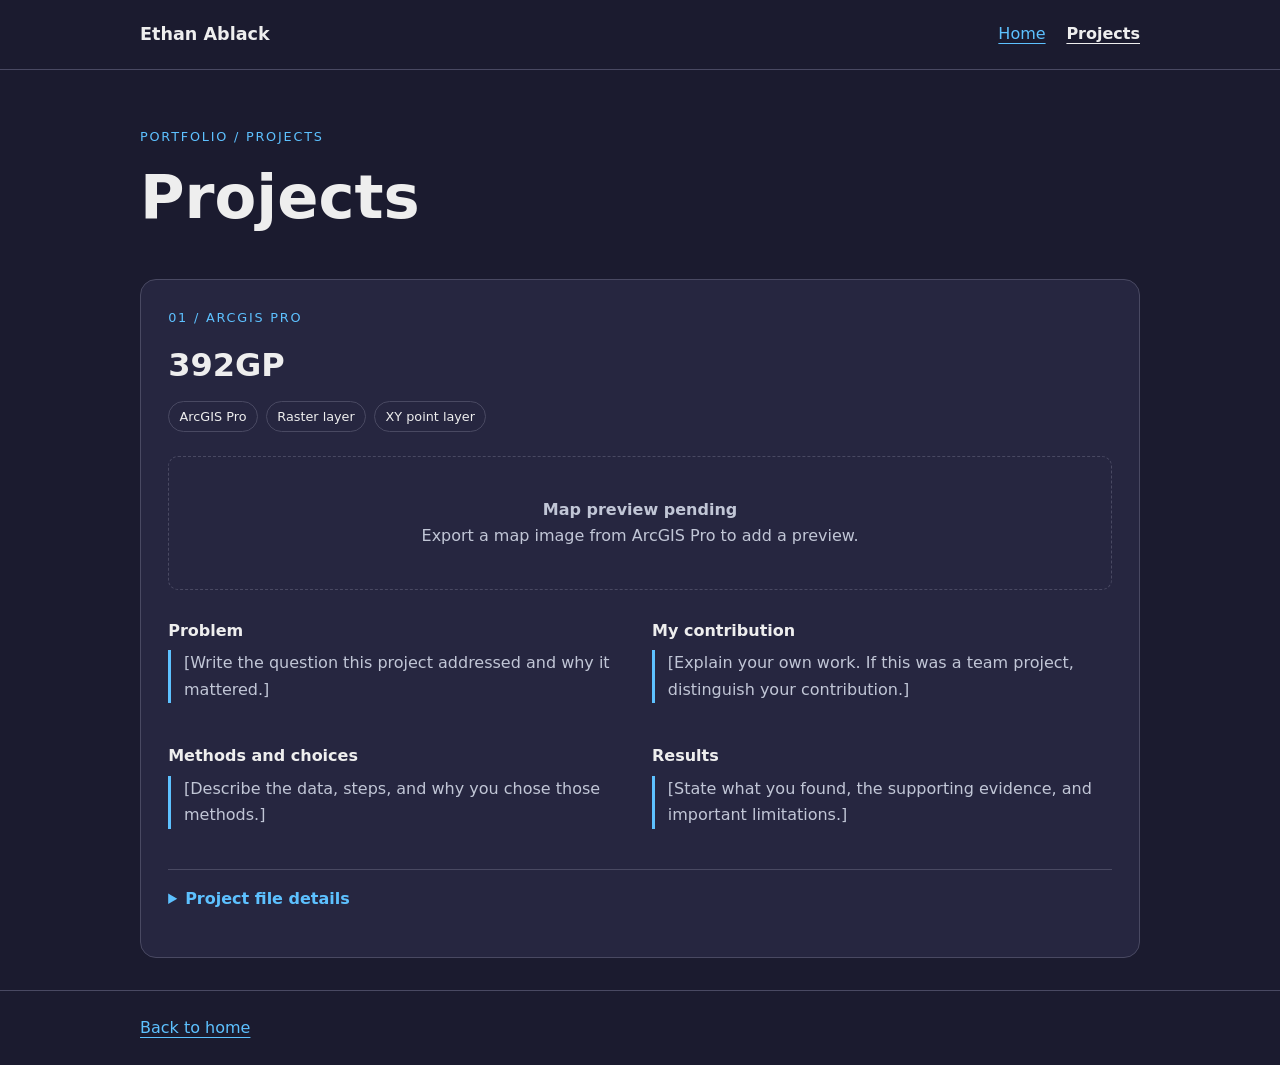
==== projects.html @ f3df2d73 "Add separate portfolio projects page" ====
<!doctype html>
<html lang="en">
<head>
<meta charset="utf-8">
<meta name="viewport" content="width=device-width, initial-scale=1">
<title>Projects | Ethan Ablack</title>
<style>
:root{color-scheme:dark;--bg:#1b1b2f;--panel:#262640;--accent:#5dc1ff;--text:#eee;--muted:#c1c6d6;--line:#494962}
*{box-sizing:border-box}html{scroll-behavior:smooth}body{margin:0;background:var(--bg);color:var(--text);font:1rem/1.65 system-ui,Arial,sans-serif}a{color:var(--accent);text-underline-offset:.22em}a:hover{text-decoration-thickness:2px}a:focus-visible,summary:focus-visible{outline:3px solid var(--accent);outline-offset:5px}.skip{position:absolute;left:1rem;top:-6rem;background:var(--panel);padding:.7rem;z-index:10}.skip:focus{top:1rem}.wrap{width:min(100% - 2rem,1000px);margin:auto}header{border-bottom:1px solid var(--line)}nav{display:flex;align-items:center;justify-content:space-between;flex-wrap:wrap;gap:1rem;padding:1.25rem 0}nav strong{font-size:1.1rem}nav div{display:flex;gap:1.3rem}nav [aria-current]{color:var(--text);font-weight:700}.intro{padding:3.5rem 0 2rem}.eyebrow{color:var(--accent);font-size:.8rem;letter-spacing:.14em;text-transform:uppercase}h1{font-size:clamp(2.2rem,6vw,3.8rem);line-height:1.12;margin:.6rem 0 1rem}h2{font-size:clamp(1.5rem,4vw,2rem);line-height:1.25;margin:.4rem 0 1rem}h3{font-size:1rem;margin:0 0 .4rem}p{margin:0 0 1rem}.muted{color:var(--muted)}.project{border:1px solid var(--line);background:var(--panel);border-radius:16px;overflow:hidden;margin:0 0 2rem}.project-head{padding:1.7rem 1.7rem 0}.tags{display:flex;flex-wrap:wrap;gap:.5rem;margin:1rem 0 1.5rem}.tag{border:1px solid var(--line);padding:.25rem .65rem;border-radius:100px;font-size:.8rem}.preview{margin:0 1.7rem;padding:2.5rem 1rem;border:1px dashed var(--line);border-radius:10px;text-align:center;color:var(--muted)}figure{margin:0 1.7rem}figure img{display:block;width:100%;height:auto;border-radius:10px}figcaption{font-size:.9rem;color:var(--muted);margin-top:.6rem}.body{padding:1.7rem}.grid{display:grid;grid-template-columns:1fr 1fr;gap:1.5rem}.draft{border-left:3px solid var(--accent);padding-left:.8rem;color:var(--muted)}details{border-top:1px solid var(--line);margin-top:1.5rem;padding-top:1rem}summary{cursor:pointer;color:var(--accent);font-weight:600;min-height:44px}dl{display:grid;grid-template-columns:10rem 1fr;gap:.6rem 1rem;margin:.5rem 0}dt{font-weight:600}dd{margin:0;overflow-wrap:anywhere}code{font-size:.9em;overflow-wrap:anywhere}footer{border-top:1px solid var(--line);padding:1.5rem 0;color:var(--muted)}@media(max-width:600px){.grid{grid-template-columns:1fr}.intro{padding-top:2.5rem}.project-head,.body{padding:1.2rem}.project-head{padding-bottom:0}.preview,figure{margin:0 1.2rem}dl{grid-template-columns:1fr;gap:.25rem}dd{margin-bottom:.7rem}}@media(prefers-reduced-motion:reduce){html{scroll-behavior:auto}}
</style>
</head>
<body>
<a class="skip" href="#main">Skip to projects</a>
<header><nav class="wrap" aria-label="Main navigation"><strong>Ethan Ablack</strong><div><a href="index.html">Home</a><a href="projects.html" aria-current="page">Projects</a></div></nav></header>
<main id="main" class="wrap">
<section class="intro" aria-labelledby="page-title"><p class="eyebrow">Portfolio / Projects</p><h1 id="page-title">Projects</h1><!-- Add your own brief introduction here if desired. --></section>
<article class="project" aria-labelledby="project-392-title">
<div class="project-head"><p class="eyebrow">01 / ArcGIS Pro</p><h2 id="project-392-title">392GP</h2><!-- Replace 392GP with your own descriptive project title. -->
<div class="tags" aria-label="Project contents"><span class="tag">ArcGIS Pro</span><span class="tag">Raster layer</span><span class="tag">XY point layer</span></div></div>
<div class="preview"><strong>Map preview pending</strong><br>Export a map image from ArcGIS Pro to add a preview.</div>
<!-- Replace the preview div above with the following figure after adding the actual image.
<figure>
  <img src="assets/392gp-map.png" alt="REPLACE with your own description of the map and its main spatial pattern.">
  <figcaption>REPLACE with your own caption, data source, and date.</figcaption>
</figure>
-->
<div class="body"><div class="grid">
<section aria-labelledby="problem"><h3 id="problem">Problem</h3><p class="draft">[Write the question this project addressed and why it mattered.]</p></section>
<section aria-labelledby="role"><h3 id="role">My contribution</h3><p class="draft">[Explain your own work. If this was a team project, distinguish your contribution.]</p></section>
<section aria-labelledby="methods"><h3 id="methods">Methods and choices</h3><p class="draft">[Describe the data, steps, and why you chose those methods.]</p></section>
<section aria-labelledby="results"><h3 id="results">Results</h3><p class="draft">[State what you found, the supporting evidence, and important limitations.]</p></section>
</div>
<details><summary>Project file details</summary><dl><dt>Project file</dt><dd><code>392GP.aprx</code></dd><dt>Raster dataset</dt><dd><code>TWB44Raster</code></dd><dt>Point layer</dt><dd><code>TWB44_station_timeseries_clean_Layer</code></dd><dt>Point coordinates</dt><dd>X and Y fields, WGS 84 (EPSG:4326)</dd></dl><p class="muted">These details come from the project configuration. A map export and project explanation are needed to show the analysis and its results.</p></details>
<!-- Optional: add a link to an exported PDF or a published web map here once available.
<p><a href="assets/392gp-map.pdf">View the map (PDF)</a></p>
-->
</div></article>
<!-- To add another project, copy the article above, change every heading ID and matching aria-labelledby value, and replace the content with your own work. -->
</main><footer><div class="wrap"><a href="index.html">Back to home</a></div></footer>
</body>
</html>
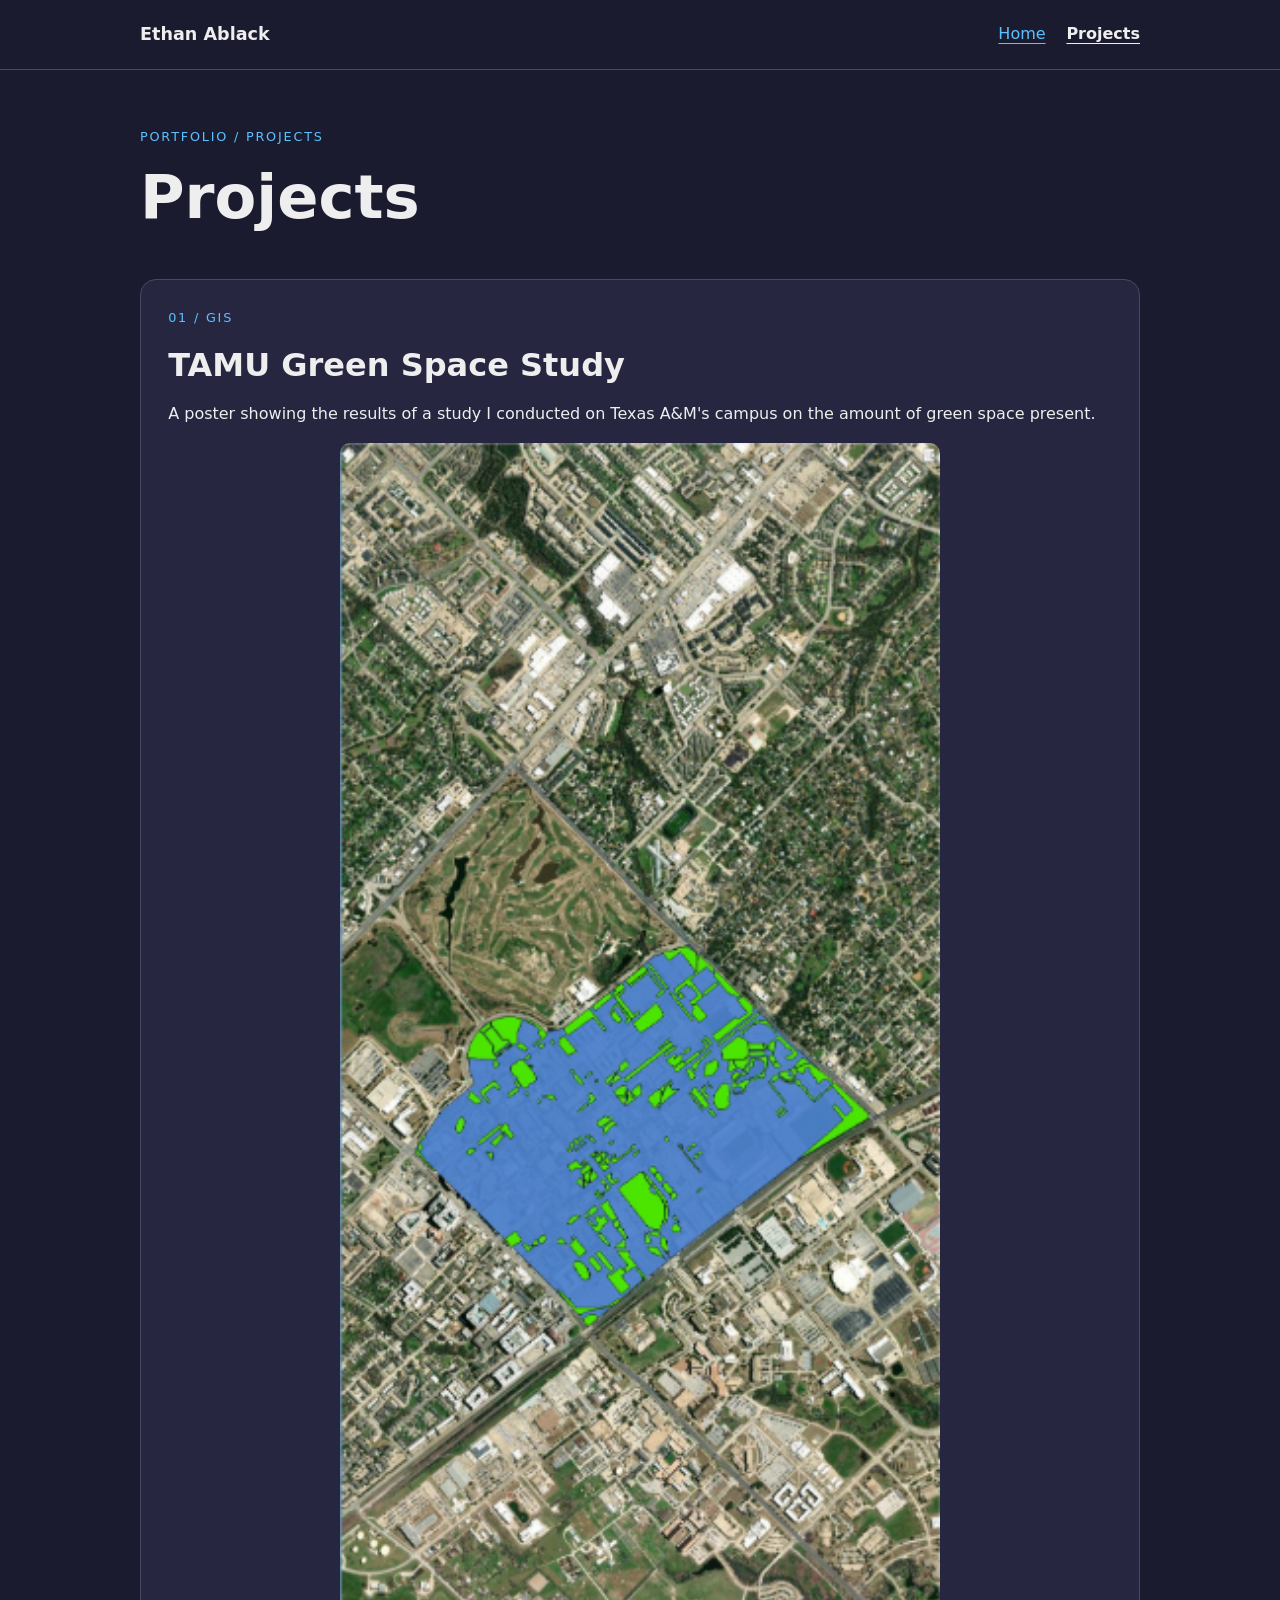
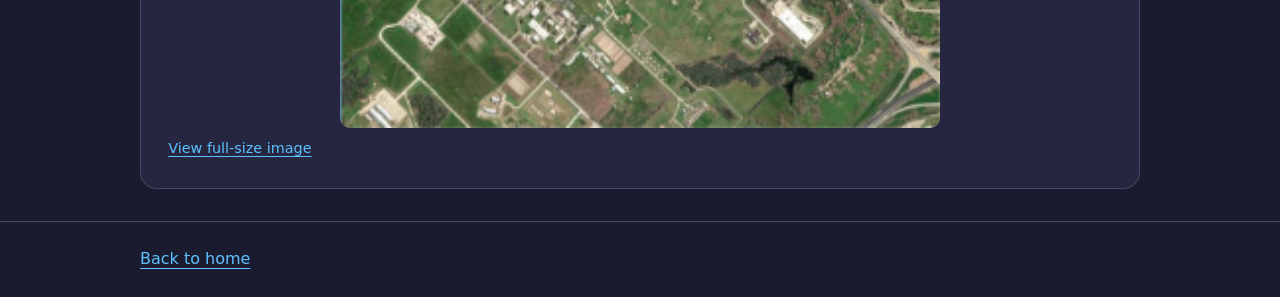
==== commit ef6f7666: "Replace placeholder project with TAMU Green Space Study" ====
--- a/projects.html
+++ b/projects.html
@@ -14,28 +14,11 @@
 <header><nav class="wrap" aria-label="Main navigation"><strong>Ethan Ablack</strong><div><a href="index.html">Home</a><a href="projects.html" aria-current="page">Projects</a></div></nav></header>
 <main id="main" class="wrap">
 <section class="intro" aria-labelledby="page-title"><p class="eyebrow">Portfolio / Projects</p><h1 id="page-title">Projects</h1><!-- Add your own brief introduction here if desired. --></section>
-<article class="project" aria-labelledby="project-392-title">
-<div class="project-head"><p class="eyebrow">01 / ArcGIS Pro</p><h2 id="project-392-title">392GP</h2><!-- Replace 392GP with your own descriptive project title. -->
-<div class="tags" aria-label="Project contents"><span class="tag">ArcGIS Pro</span><span class="tag">Raster layer</span><span class="tag">XY point layer</span></div></div>
-<div class="preview"><strong>Map preview pending</strong><br>Export a map image from ArcGIS Pro to add a preview.</div>
-<!-- Replace the preview div above with the following figure after adding the actual image.
-<figure>
-  <img src="assets/392gp-map.png" alt="REPLACE with your own description of the map and its main spatial pattern.">
-  <figcaption>REPLACE with your own caption, data source, and date.</figcaption>
-</figure>
--->
-<div class="body"><div class="grid">
-<section aria-labelledby="problem"><h3 id="problem">Problem</h3><p class="draft">[Write the question this project addressed and why it mattered.]</p></section>
-<section aria-labelledby="role"><h3 id="role">My contribution</h3><p class="draft">[Explain your own work. If this was a team project, distinguish your contribution.]</p></section>
-<section aria-labelledby="methods"><h3 id="methods">Methods and choices</h3><p class="draft">[Describe the data, steps, and why you chose those methods.]</p></section>
-<section aria-labelledby="results"><h3 id="results">Results</h3><p class="draft">[State what you found, the supporting evidence, and important limitations.]</p></section>
-</div>
-<details><summary>Project file details</summary><dl><dt>Project file</dt><dd><code>392GP.aprx</code></dd><dt>Raster dataset</dt><dd><code>TWB44Raster</code></dd><dt>Point layer</dt><dd><code>TWB44_station_timeseries_clean_Layer</code></dd><dt>Point coordinates</dt><dd>X and Y fields, WGS 84 (EPSG:4326)</dd></dl><p class="muted">These details come from the project configuration. A map export and project explanation are needed to show the analysis and its results.</p></details>
-<!-- Optional: add a link to an exported PDF or a published web map here once available.
-<p><a href="assets/392gp-map.pdf">View the map (PDF)</a></p>
--->
-</div></article>
-<!-- To add another project, copy the article above, change every heading ID and matching aria-labelledby value, and replace the content with your own work. -->
+<article class="project" aria-labelledby="green-space-title">
+<div class="project-head"><p class="eyebrow">01 / GIS</p><h2 id="green-space-title">TAMU Green Space Study</h2>
+<p>A poster showing the results of a study I conducted on Texas A&amp;M's campus on the amount of green space present.</p></div>
+<figure style="padding-bottom:1.7rem"><a href="assets/tamu-green-space-study.png" aria-label="Open TAMU Green Space Study image at full size"><img src="assets/tamu-green-space-study.png" style="max-width:600px;margin:0 auto" alt="Satellite view of Texas A&amp;M campus with a study area shaded blue and patches highlighted in bright green." decoding="async"></a><figcaption><a href="assets/tamu-green-space-study.png">View full-size image</a></figcaption></figure>
+</article>
 </main><footer><div class="wrap"><a href="index.html">Back to home</a></div></footer>
 </body>
 </html>
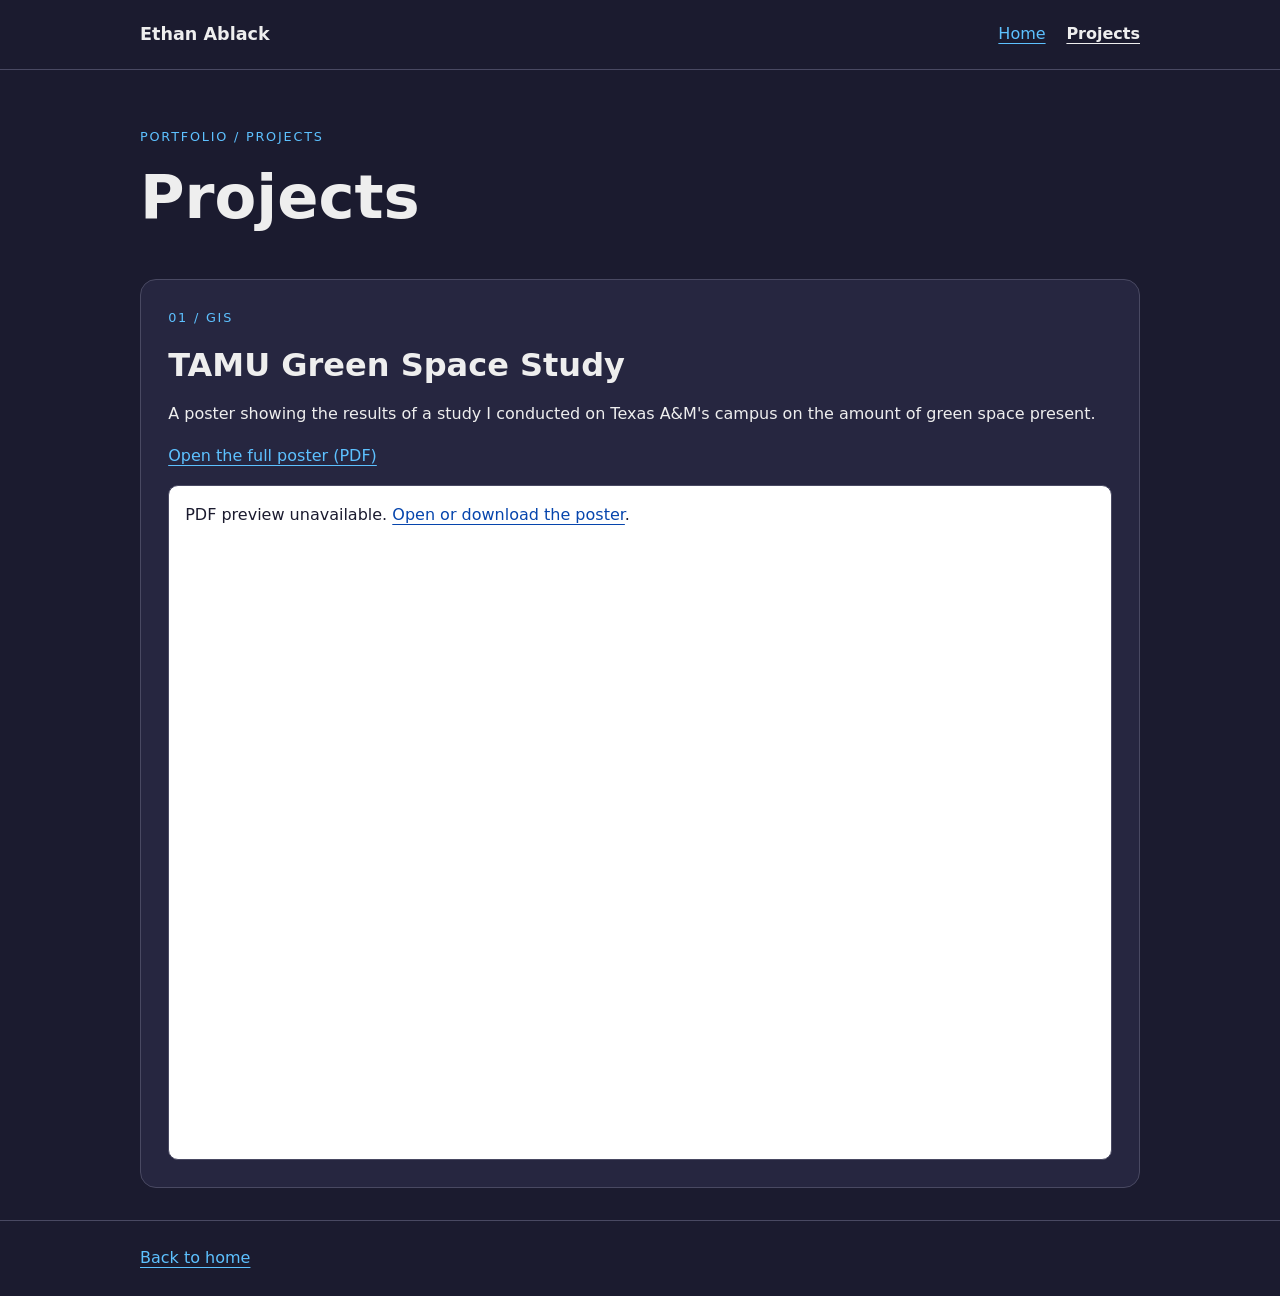
==== commit 4ac6bb35: "Display full green space study poster PDF" ====
--- a/projects.html
+++ b/projects.html
@@ -17,7 +17,11 @@
 <article class="project" aria-labelledby="green-space-title">
 <div class="project-head"><p class="eyebrow">01 / GIS</p><h2 id="green-space-title">TAMU Green Space Study</h2>
 <p>A poster showing the results of a study I conducted on Texas A&amp;M's campus on the amount of green space present.</p></div>
-<figure style="padding-bottom:1.7rem"><a href="assets/tamu-green-space-study.png" aria-label="Open TAMU Green Space Study image at full size"><img src="assets/tamu-green-space-study.png" style="max-width:600px;margin:0 auto" alt="Satellite view of Texas A&amp;M campus with a study area shaded blue and patches highlighted in bright green." decoding="async"></a><figcaption><a href="assets/tamu-green-space-study.png">View full-size image</a></figcaption></figure>
+<div class="body" style="padding-top:0">
+<p><a href="assets/tamu-green-space-study.pdf">Open the full poster (PDF)</a></p>
+<object data="assets/tamu-green-space-study.pdf" type="application/pdf" aria-label="TAMU Green Space Study poster" style="display:block;width:100%;height:75vh;min-height:420px;border:1px solid var(--line);border-radius:10px;background:#fff">
+<p style="color:#1b1b2f;padding:1rem">PDF preview unavailable. <a style="color:#0645ad" href="assets/tamu-green-space-study.pdf">Open or download the poster</a>.</p>
+</object></div>
 </article>
 </main><footer><div class="wrap"><a href="index.html">Back to home</a></div></footer>
 </body>
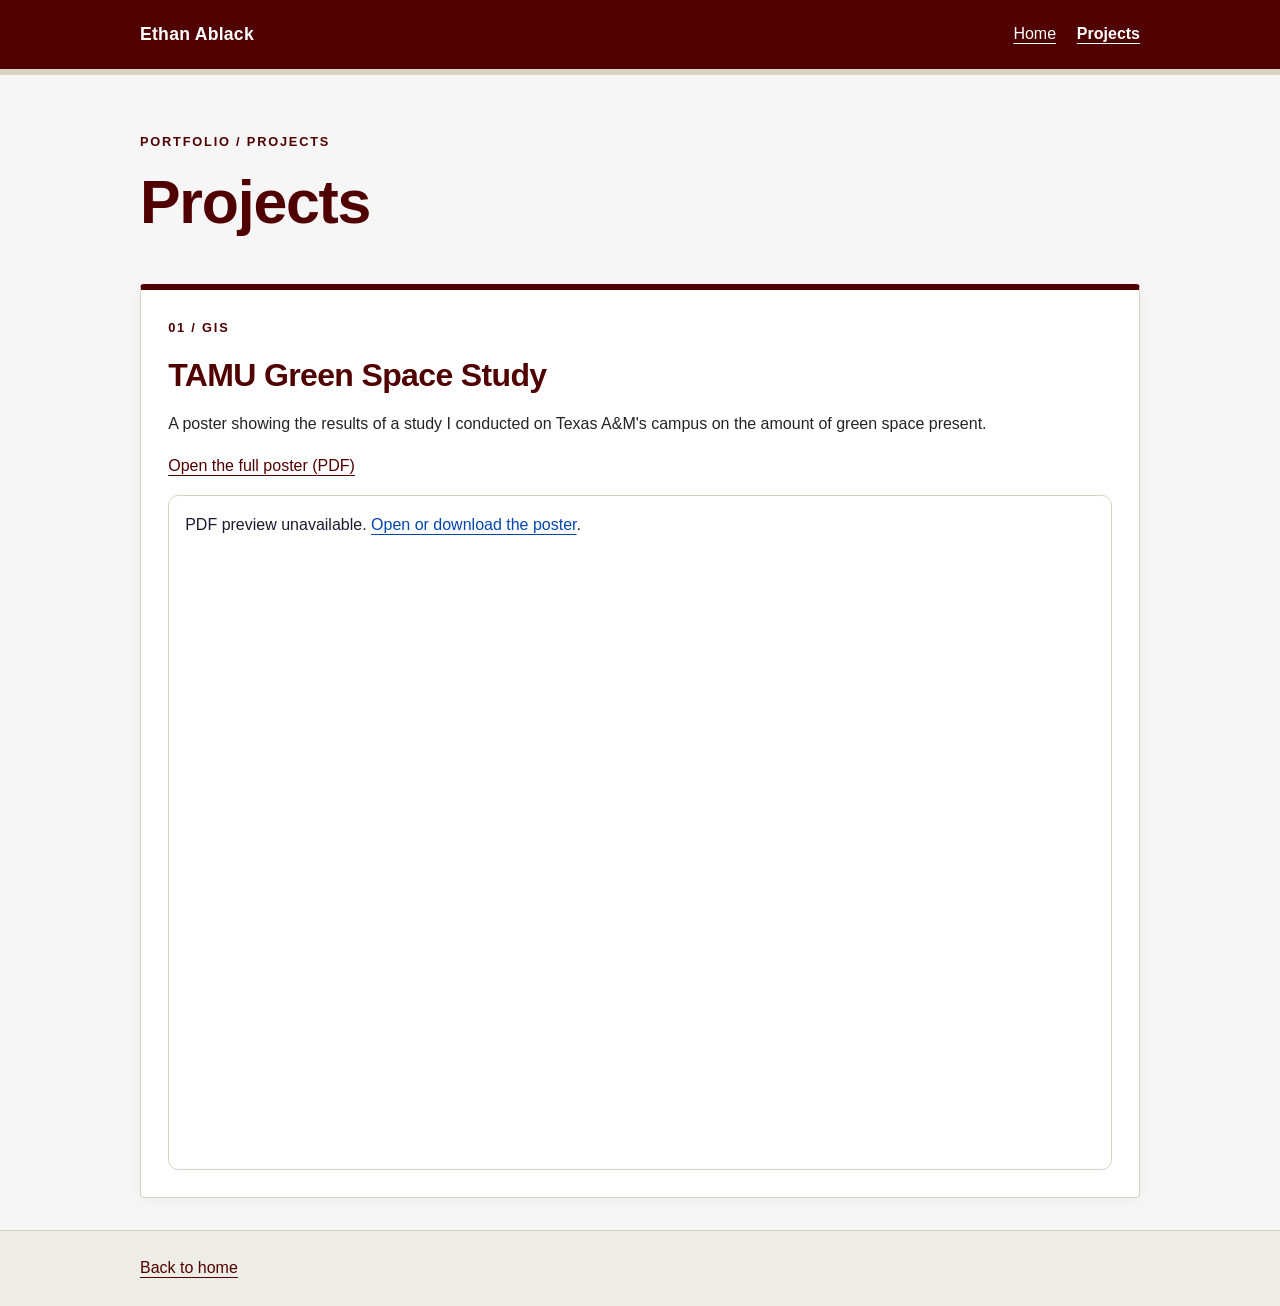
==== commit 3ad0a8a1: "Apply Aggie theme to projects page" ====
--- a/projects.html
+++ b/projects.html
@@ -8,6 +8,7 @@
 :root{color-scheme:dark;--bg:#1b1b2f;--panel:#262640;--accent:#5dc1ff;--text:#eee;--muted:#c1c6d6;--line:#494962}
 *{box-sizing:border-box}html{scroll-behavior:smooth}body{margin:0;background:var(--bg);color:var(--text);font:1rem/1.65 system-ui,Arial,sans-serif}a{color:var(--accent);text-underline-offset:.22em}a:hover{text-decoration-thickness:2px}a:focus-visible,summary:focus-visible{outline:3px solid var(--accent);outline-offset:5px}.skip{position:absolute;left:1rem;top:-6rem;background:var(--panel);padding:.7rem;z-index:10}.skip:focus{top:1rem}.wrap{width:min(100% - 2rem,1000px);margin:auto}header{border-bottom:1px solid var(--line)}nav{display:flex;align-items:center;justify-content:space-between;flex-wrap:wrap;gap:1rem;padding:1.25rem 0}nav strong{font-size:1.1rem}nav div{display:flex;gap:1.3rem}nav [aria-current]{color:var(--text);font-weight:700}.intro{padding:3.5rem 0 2rem}.eyebrow{color:var(--accent);font-size:.8rem;letter-spacing:.14em;text-transform:uppercase}h1{font-size:clamp(2.2rem,6vw,3.8rem);line-height:1.12;margin:.6rem 0 1rem}h2{font-size:clamp(1.5rem,4vw,2rem);line-height:1.25;margin:.4rem 0 1rem}h3{font-size:1rem;margin:0 0 .4rem}p{margin:0 0 1rem}.muted{color:var(--muted)}.project{border:1px solid var(--line);background:var(--panel);border-radius:16px;overflow:hidden;margin:0 0 2rem}.project-head{padding:1.7rem 1.7rem 0}.tags{display:flex;flex-wrap:wrap;gap:.5rem;margin:1rem 0 1.5rem}.tag{border:1px solid var(--line);padding:.25rem .65rem;border-radius:100px;font-size:.8rem}.preview{margin:0 1.7rem;padding:2.5rem 1rem;border:1px dashed var(--line);border-radius:10px;text-align:center;color:var(--muted)}figure{margin:0 1.7rem}figure img{display:block;width:100%;height:auto;border-radius:10px}figcaption{font-size:.9rem;color:var(--muted);margin-top:.6rem}.body{padding:1.7rem}.grid{display:grid;grid-template-columns:1fr 1fr;gap:1.5rem}.draft{border-left:3px solid var(--accent);padding-left:.8rem;color:var(--muted)}details{border-top:1px solid var(--line);margin-top:1.5rem;padding-top:1rem}summary{cursor:pointer;color:var(--accent);font-weight:600;min-height:44px}dl{display:grid;grid-template-columns:10rem 1fr;gap:.6rem 1rem;margin:.5rem 0}dt{font-weight:600}dd{margin:0;overflow-wrap:anywhere}code{font-size:.9em;overflow-wrap:anywhere}footer{border-top:1px solid var(--line);padding:1.5rem 0;color:var(--muted)}@media(max-width:600px){.grid{grid-template-columns:1fr}.intro{padding-top:2.5rem}.project-head,.body{padding:1.2rem}.project-head{padding-bottom:0}.preview,figure{margin:0 1.2rem}dl{grid-template-columns:1fr;gap:.25rem}dd{margin-bottom:.7rem}}@media(prefers-reduced-motion:reduce){html{scroll-behavior:auto}}
 </style>
+<link rel="stylesheet" href="aggie-theme.css?v=1">
 </head>
 <body>
 <a class="skip" href="#main">Skip to projects</a>
--- a/aggie-theme.css
+++ b/aggie-theme.css
@@ -0,0 +1,34 @@
+/* Texas A&M inspired portfolio palette */
+:root{color-scheme:light;--bg:#f6f6f6;--card:#fff;--panel:#fff;--accent:#500000;--text:#242424;--muted:#565656;--line:#d6d3c4}
+body{background:var(--bg);color:var(--text);font-family:"Segoe UI",Arial,sans-serif;line-height:1.65}
+header{background:#500000;color:#fff;border-bottom:6px solid #d6d3c4}
+header h1,header a,header nav [aria-current]{color:#fff}
+header p{color:#f2e9e9}
+header h1{font-size:clamp(2.5rem,6vw,4rem);font-weight:800;letter-spacing:-.035em;line-height:1.15}
+header nav strong{font-weight:800;letter-spacing:.015em}
+header a:focus-visible{outline-color:#fff}
+body>header:not(:has(nav)){padding:3.5rem 1.5rem}
+body>section{padding:2.5rem 1.25rem;max-width:1040px}
+h1,h2,h3{font-weight:750;letter-spacing:-.02em}
+h2{color:#500000}
+body>section>h2{border-bottom:3px solid #d6d3c4;padding-bottom:.6rem;margin-bottom:1.3rem;font-size:1.8rem}
+a{color:#500000;text-underline-offset:.22em}
+a:hover{color:#790000}
+header a:hover{color:#fff;text-decoration-thickness:3px}
+a:focus-visible,button:focus-visible,summary:focus-visible{outline:3px solid #500000;outline-offset:4px}
+.cards{justify-content:flex-start;gap:1.25rem}
+.card{border:1px solid #d6d3c4;border-top:5px solid #500000;border-radius:3px;box-shadow:0 3px 10px #00000008;padding:1.5rem;max-width:none;transition:transform .15s,box-shadow .15s}
+.card:hover{box-shadow:0 6px 20px #50000018;transform:translateY(-3px)}
+.card h3,.modal h3{color:#500000}
+.modal{border-radius:4px;border-top:6px solid #500000;box-shadow:0 16px 64px #0005}
+.modal .close{color:#500000}
+.webmap{border:1px solid #d6d3c4;border-radius:4px;box-shadow:0 4px 16px #0000000a}
+.map-link{background:#500000;color:#fff;padding:.65rem 1rem;border-radius:3px;text-decoration:none;font-weight:600}
+.map-link:hover{background:#730000;color:#fff}
+footer{color:#565656;border-top:1px solid #d6d3c4;background:#eeece6}
+.intro h1{color:#500000}
+.project{border-radius:4px;border-top:6px solid #500000;box-shadow:0 4px 18px #00000008}
+.eyebrow{color:#500000;font-weight:750}
+.tag{background:#f6f6f6}
+@media(max-width:600px){body>header:not(:has(nav)){padding:2.5rem 1rem}body>section{padding:2rem 1rem}}
+@media(prefers-reduced-motion:reduce){.card{transition:none}.card:hover{transform:none}}
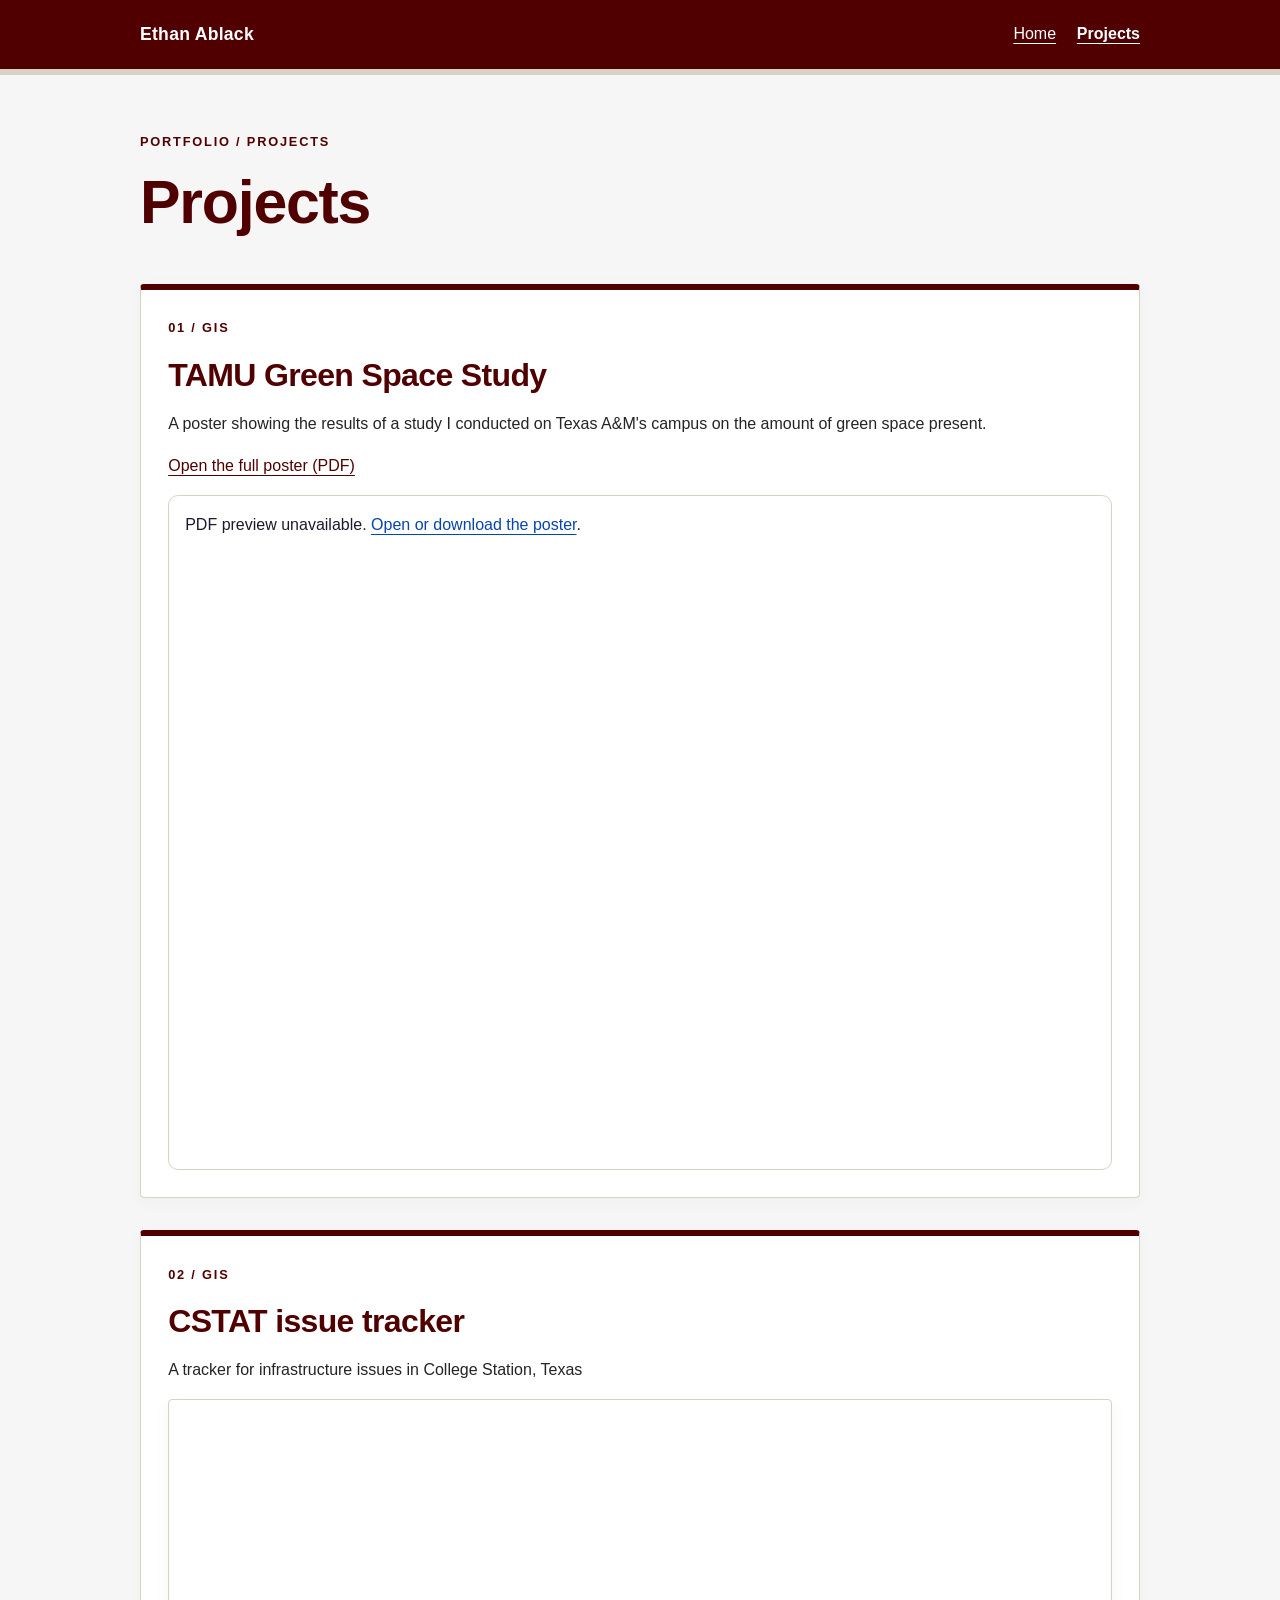
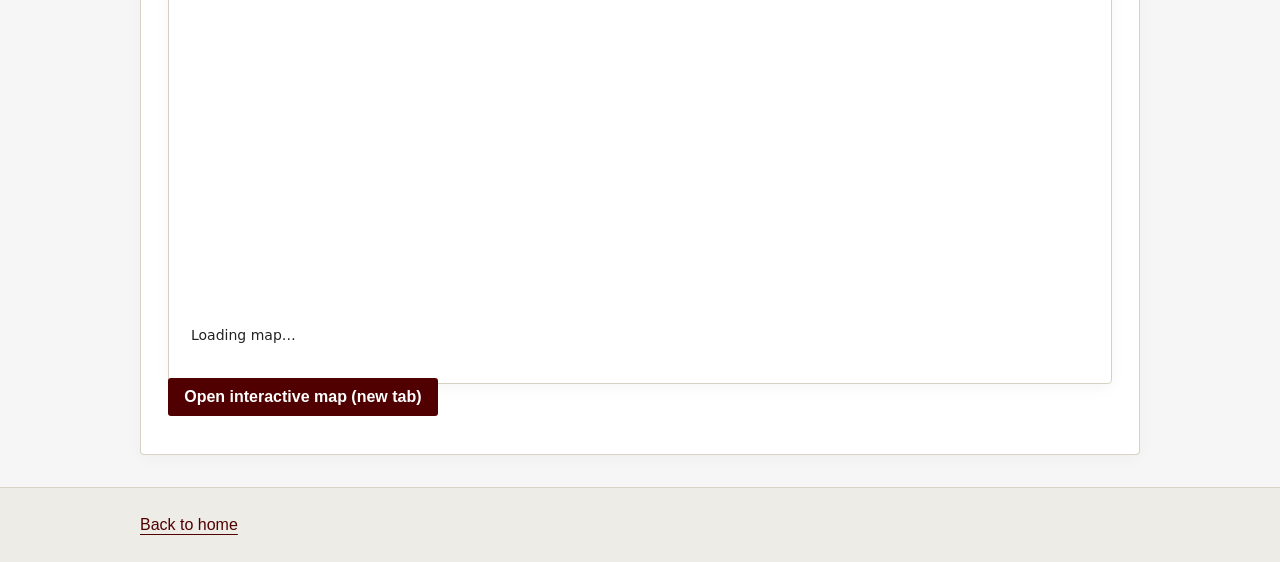
==== commit bdabec71: "Add CSTAT issue tracker section to projects page" ====
--- a/projects.html
+++ b/projects.html
@@ -24,6 +24,13 @@
 <p style="color:#1b1b2f;padding:1rem">PDF preview unavailable. <a style="color:#0645ad" href="assets/tamu-green-space-study.pdf">Open or download the poster</a>.</p>
 </object></div>
 </article>
+<article class="project" id="cstat-tracker" aria-labelledby="cstat-title" style="scroll-margin-top:1.5rem">
+<div class="project-head"><p class="eyebrow">02 / GIS</p><h2 id="cstat-title">CSTAT issue tracker</h2>
+<p>A tracker for infrastructure issues in College Station, Texas</p></div>
+<div class="body" style="padding-top:0">
+<iframe class="webmap" src="cstat-map.html" title="CSTAT issue tracker: infrastructure issues in College Station, Texas" loading="lazy" allowfullscreen style="display:block;width:100%;height:65vh;min-height:380px;max-height:700px"></iframe>
+<p><a class="map-link" href="cstat-map.html" target="_blank" rel="noopener noreferrer">Open interactive map (new tab)</a></p>
+</div></article>
 </main><footer><div class="wrap"><a href="index.html">Back to home</a></div></footer>
 </body>
 </html>
